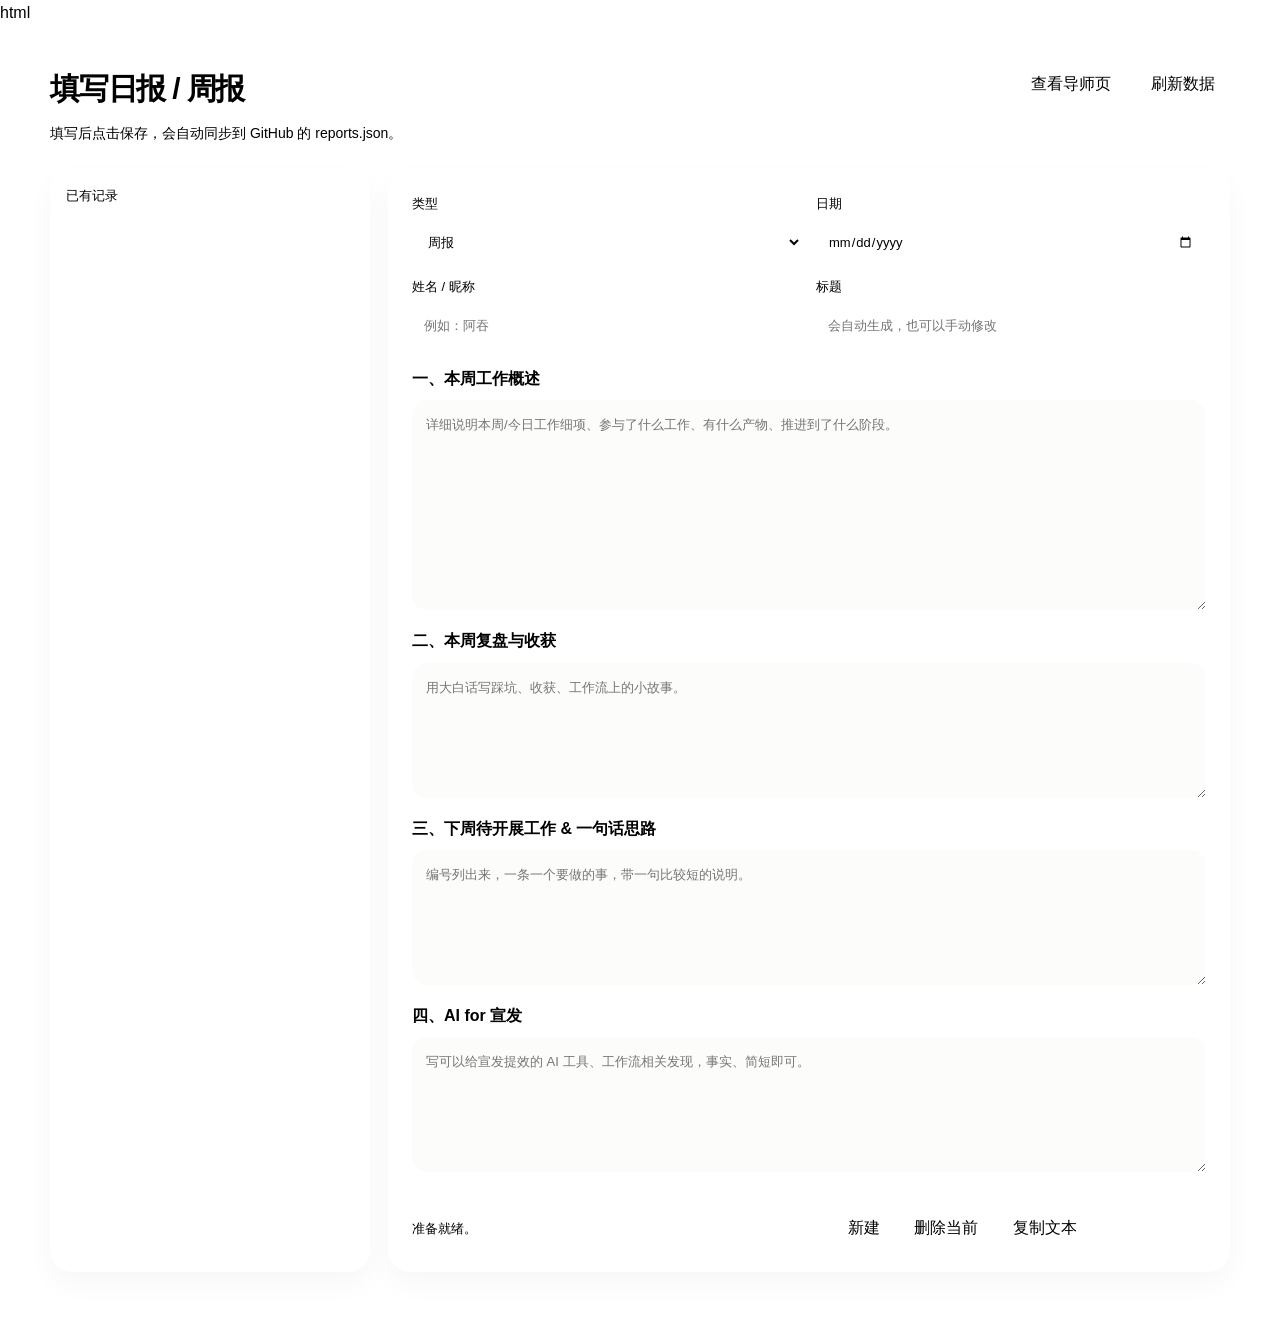
==== admin.html @ 2a80a2d0 "Add files via upload upload report website files" ====
html
<!DOCTYPE html>
<html lang="zh-CN">
<head>
  <meta charset="UTF-8" />
  <meta name="viewport" content="width=device-width, initial-scale=1.0" />
  <title>填写日报 / 周报</title>
  <link rel="stylesheet" href="./style.css" />
</head>
<body>
  <main class="page">
    <header class="topbar">
      <div>
        <h1>填写日报 / 周报</h1>
        <p>填写后点击保存，会自动同步到 GitHub 的 reports.json。</p>
      </div>

      <div class="actions">
        <a class="link-button" href="./index.html" target="_blank">查看导师页</a>
        <button id="reloadBtn">刷新数据</button>
      </div>
    </header>

    <section class="admin-layout">
      <aside class="list-panel">
        <div class="panel-title">已有记录</div>
        <div id="adminRecordList" class="record-list"></div>
      </aside>

      <section class="form-panel">
        <div class="form-grid">
          <label>
            类型
            <select id="type">
              <option value="weekly">周报</option>
              <option value="daily">日报</option>
            </select>
          </label>

          <label>
            日期
            <input id="date" type="date" />
          </label>

          <label>
            姓名 / 昵称
            <input id="author" type="text" placeholder="例如：阿吞" />
          </label>

          <label>
            标题
            <input id="title" type="text" placeholder="会自动生成，也可以手动修改" />
          </label>
        </div>

        <label class="textarea-label">
          <span id="overviewLabel">一、本周工作概述</span>
          <textarea id="overviewInput" placeholder="详细说明本周/今日工作细项、参与了什么工作、有什么产物、推进到了什么阶段。"></textarea>
        </label>

        <label class="textarea-label">
          <span id="reviewLabel">二、本周复盘与收获</span>
          <textarea id="reviewInput" placeholder="用大白话写踩坑、收获、工作流上的小故事。"></textarea>
        </label>

        <label class="textarea-label">
          <span id="nextWorkLabel">三、下周待开展工作 & 一句话思路</span>
          <textarea id="nextWorkInput" placeholder="编号列出来，一条一个要做的事，带一句比较短的说明。"></textarea>
        </label>

        <label class="textarea-label">
          <span>四、AI for 宣发</span>
          <textarea id="aiPromotionInput" placeholder="写可以给宣发提效的 AI 工具、工作流相关发现，事实、简短即可。"></textarea>
        </label>

        <div class="admin-actions">
          <div id="status" class="status">准备就绪。</div>
          <div>
            <button id="newBtn">新建</button>
            <button id="deleteBtn" class="danger">删除当前</button>
            <button id="copyTextBtn">复制文本</button>
            <button id="saveBtn" class="primary">保存并同步</button>
          </div>
        </div>
      </section>
    </section>
  </main>

  <script src="./admin.js"></script>
</body>
</html>
---- style.css ----
css
:root {
  --bg: #f7f7f4;
  --card: #ffffff;
  --text: #1e1e1e;
  --muted: #777;
  --line: #e7e7e1;
  --soft: #f1f1ed;
  --accent: #111111;
  --danger: #b42318;
}

* {
  box-sizing: border-box;
}

body {
  margin: 0;
  background: var(--bg);
  color: var(--text);
  font-family: -apple-system, BlinkMacSystemFont, "Segoe UI", "PingFang SC",
    "Hiragino Sans GB", "Microsoft YaHei", sans-serif;
  line-height: 1.65;
}

.page {
  width: min(1180px, calc(100% - 40px));
  margin: 0 auto;
  padding: 38px 0 64px;
}

.topbar {
  display: flex;
  justify-content: space-between;
  align-items: flex-start;
  gap: 24px;
  margin-bottom: 24px;
}

.topbar h1 {
  margin: 0;
  font-size: 30px;
  letter-spacing: -0.04em;
}

.topbar p {
  margin: 8px 0 0;
  color: var(--muted);
  font-size: 14px;
}

.actions {
  display: flex;
  gap: 10px;
  flex-wrap: wrap;
  justify-content: flex-end;
}

select,
input,
textarea,
button,
.link-button {
  font: inherit;
}

select,
input {
  height: 40px;
  border: 1px solid var(--line);
  border-radius: 12px;
  background: var(--card);
  color: var(--text);
  padding: 0 12px;
  outline: none;
}

button,
.link-button {
  height: 40px;
  border: 1px solid var(--line);
  border-radius: 12px;
  background: var(--card);
  color: var(--text);
  padding: 0 15px;
  cursor: pointer;
  text-decoration: none;
  display: inline-flex;
  align-items: center;
  justify-content: center;
  transition: 0.18s ease;
}

button:hover,
.link-button:hover {
  background: var(--accent);
  color: #fff;
  border-color: var(--accent);
}

.primary {
  background: var(--accent);
  color: #fff;
  border-color: var(--accent);
}

.danger {
  color: var(--danger);
}

.danger:hover {
  background: var(--danger);
  border-color: var(--danger);
  color: #fff;
}

.layout,
.admin-layout {
  display: grid;
  grid-template-columns: 320px minmax(0, 1fr);
  gap: 18px;
}

.list-panel,
.detail-panel,
.form-panel {
  background: var(--card);
  border: 1px solid var(--line);
  border-radius: 22px;
  box-shadow: 0 12px 28px rgba(0, 0, 0, 0.035);
}

.list-panel {
  padding: 16px;
  min-height: 600px;
}

.detail-panel,
.form-panel {
  padding: 24px;
  min-height: 600px;
}

.panel-title {
  font-size: 13px;
  color: var(--muted);
  margin-bottom: 12px;
}

.record-list {
  display: flex;
  flex-direction: column;
  gap: 8px;
}

.record-item {
  border: 1px solid var(--line);
  border-radius: 14px;
  padding: 12px;
  cursor: pointer;
  background: #fcfcfb;
  transition: 0.16s ease;
}

.record-item:hover,
.record-item.active {
  background: var(--accent);
  color: #fff;
  border-color: var(--accent);
}

.record-item-title {
  font-size: 14px;
  font-weight: 650;
  margin-bottom: 4px;
}

.record-item-meta {
  font-size: 12px;
  color: var(--muted);
}

.record-item:hover .record-item-meta,
.record-item.active .record-item-meta {
  color: rgba(255, 255, 255, 0.72);
}

.empty-state {
  height: 100%;
  min-height: 420px;
  display: flex;
  align-items: center;
  justify-content: center;
  color: var(--muted);
}

.hidden {
  display: none;
}

.detail-header {
  display: flex;
  justify-content: space-between;
  gap: 18px;
  align-items: flex-start;
  border-bottom: 1px solid var(--line);
  padding-bottom: 20px;
  margin-bottom: 24px;
}

.detail-header h2 {
  margin: 8px 0 4px;
  font-size: 25px;
  letter-spacing: -0.03em;
}

.detail-header p {
  margin: 0;
  color: var(--muted);
  font-size: 14px;
}

.badge {
  display: inline-flex;
  align-items: center;
  height: 26px;
  padding: 0 10px;
  border-radius: 999px;
  background: var(--soft);
  color: var(--text);
  font-size: 12px;
}

.detail-content section {
  border-bottom: 1px solid var(--line);
  padding-bottom: 20px;
  margin-bottom: 20px;
}

.detail-content section:last-child {
  border-bottom: none;
  margin-bottom: 0;
}

.detail-content h3 {
  margin: 0 0 10px;
  font-size: 17px;
}

.content-block {
  white-space: pre-wrap;
  color: #333;
}

.form-grid {
  display: grid;
  grid-template-columns: 1fr 1fr;
  gap: 14px;
  margin-bottom: 20px;
}

.form-grid label,
.textarea-label {
  display: flex;
  flex-direction: column;
  gap: 8px;
  color: var(--muted);
  font-size: 13px;
}

.form-grid input,
.form-grid select {
  width: 100%;
  background: var(--soft);
}

.textarea-label {
  margin-bottom: 18px;
}

.textarea-label span {
  color: var(--text);
  font-size: 16px;
  font-weight: 650;
}

textarea {
  width: 100%;
  min-height: 135px;
  border: 1px solid var(--line);
  border-radius: 15px;
  padding: 14px;
  background: #fcfcfb;
  color: var(--text);
  outline: none;
  resize: vertical;
}

#overviewInput {
  min-height: 210px;
}

textarea:focus,
input:focus,
select:focus {
  border-color: #aaa;
  background: #fff;
}

.admin-actions {
  display: flex;
  justify-content: space-between;
  align-items: center;
  gap: 12px;
  flex-wrap: wrap;
  border-top: 1px solid var(--line);
  padding-top: 18px;
}

.status {
  color: var(--muted);
  font-size: 13px;
}

@media (max-width: 860px) {
  .topbar {
    flex-direction: column;
  }

  .actions {
    justify-content: flex-start;
  }

  .layout,
  .admin-layout {
    grid-template-columns: 1fr;
  }

  .list-panel {
    min-height: auto;
  }

  .form-grid {
    grid-template-columns: 1fr;
  }
}
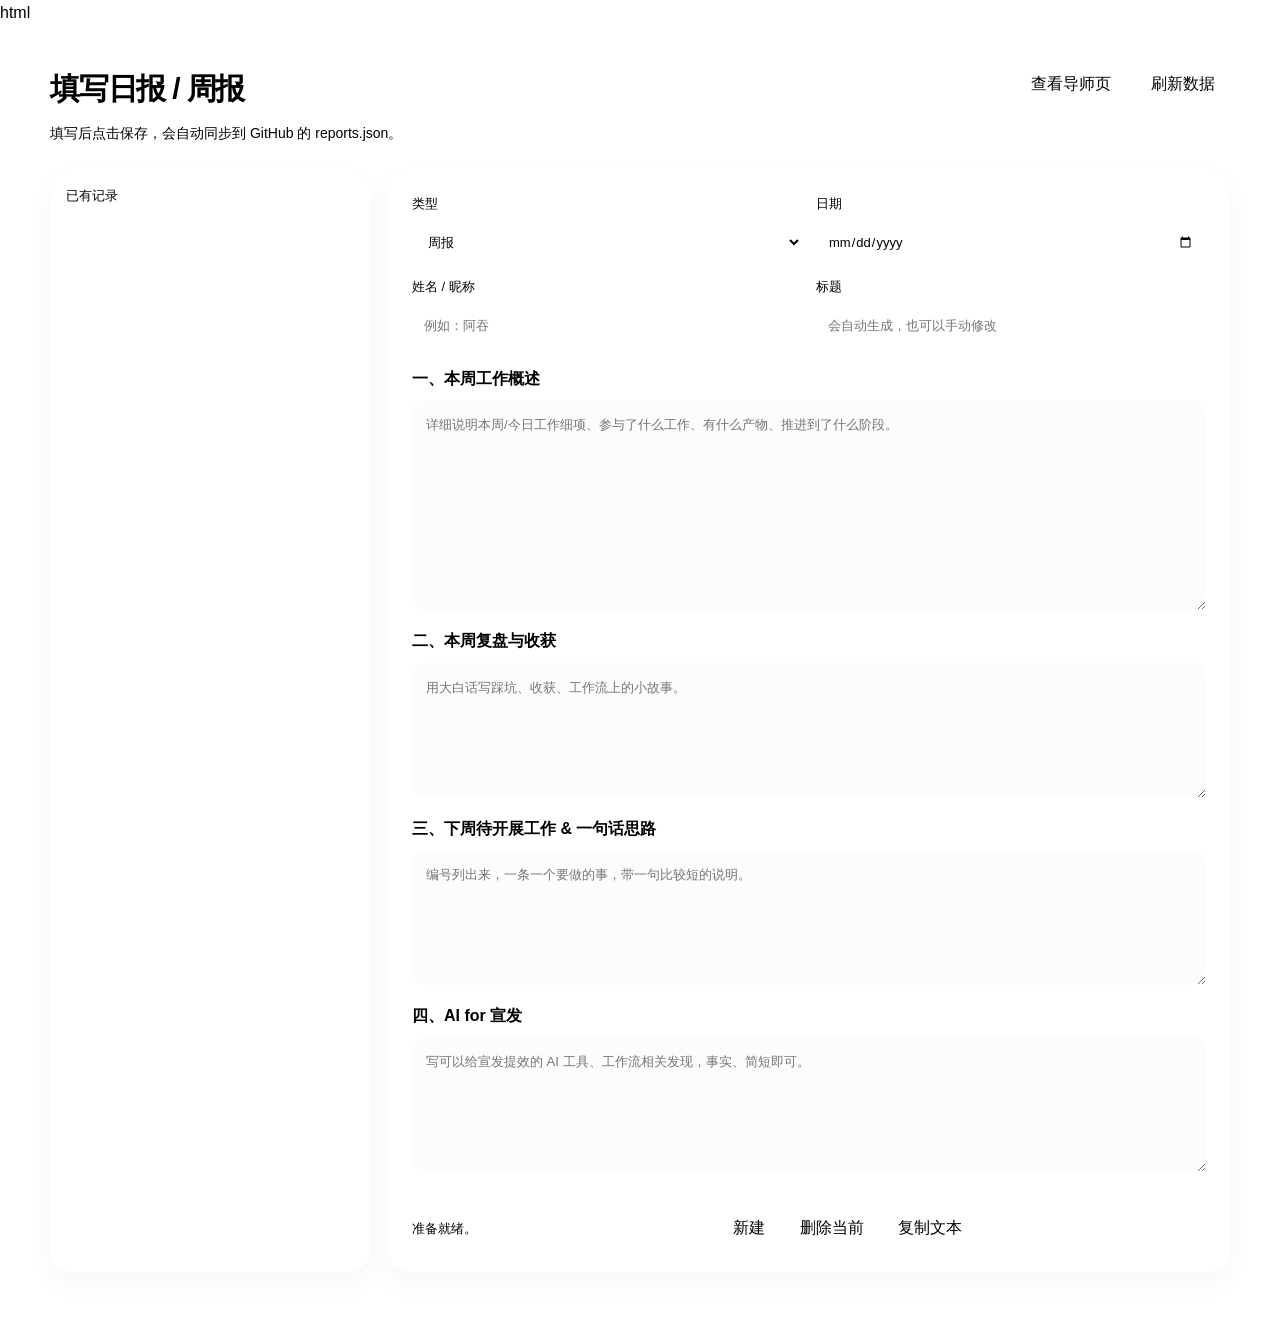
==== commit 2f6f5317: "fix save button" ====
--- a/admin.html
+++ b/admin.html
@@ -80,6 +80,7 @@
             <button id="deleteBtn" class="danger">删除当前</button>
             <button id="copyTextBtn">复制文本</button>
             <button id="saveBtn" class="primary">保存并同步</button>
+            <button id="saveBtn" class="primary">保存并同步</button>
           </div>
         </div>
       </section>
@@ -88,4 +89,4 @@
 
   <script src="./admin.js"></script>
 </body>
-</html>+</html>
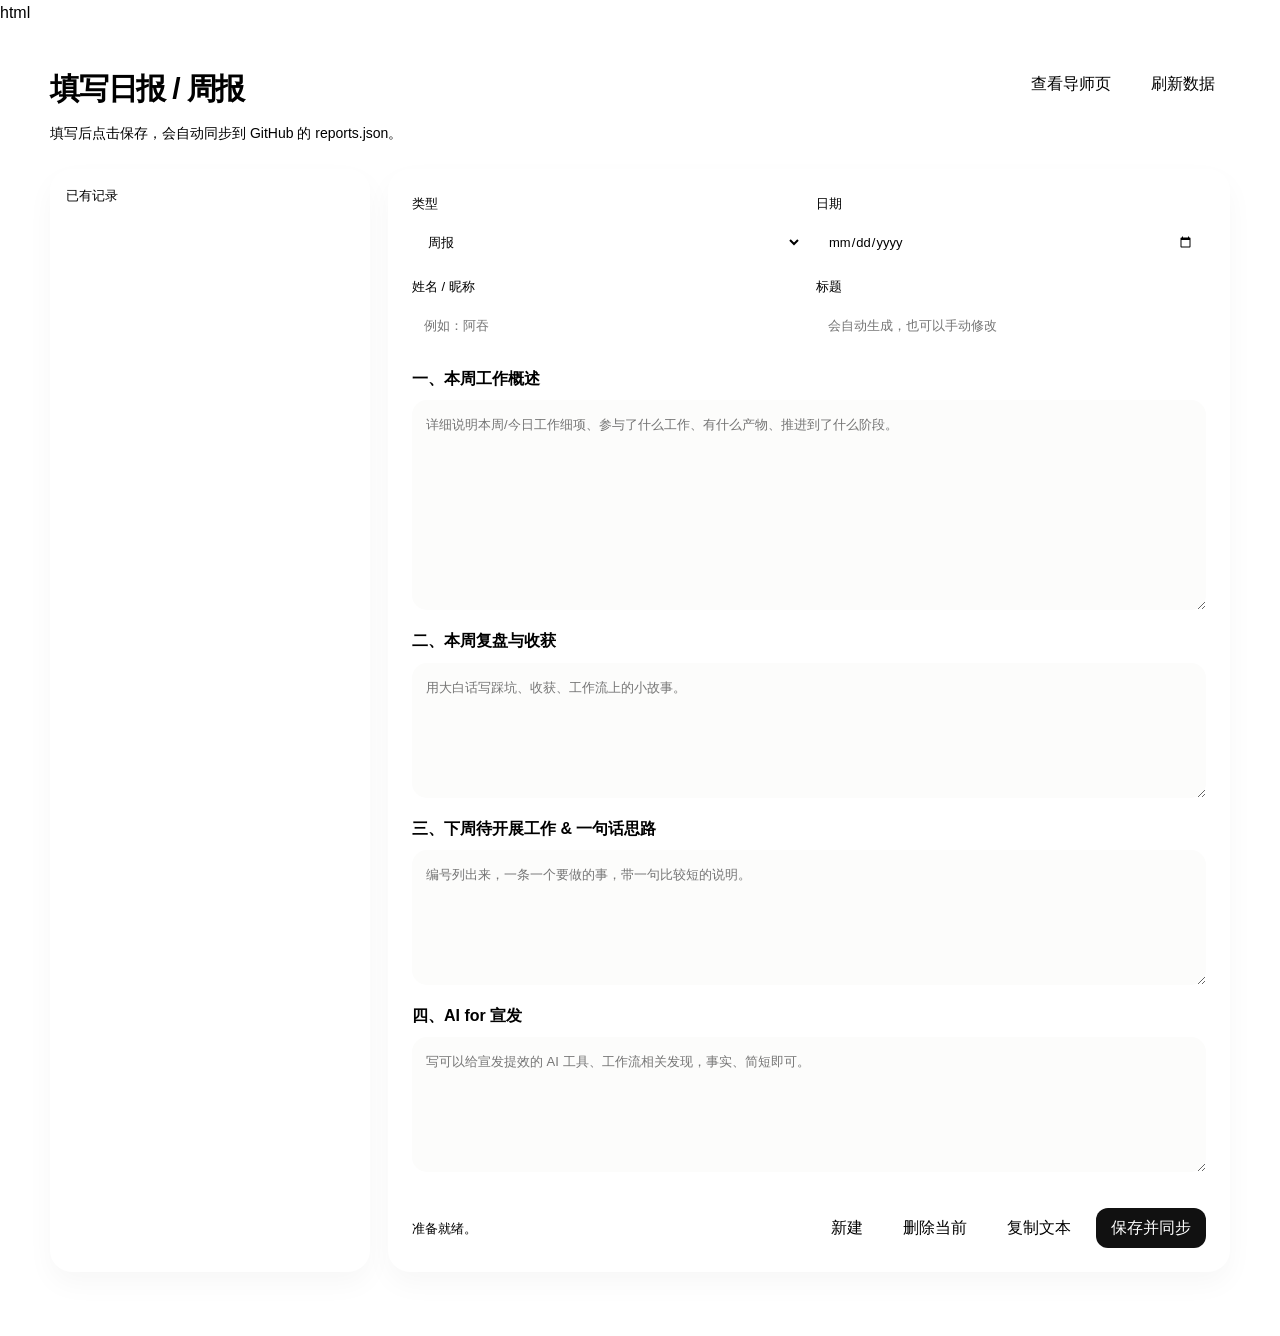
==== commit 765a7ba6: "Update admin.html" ====
--- a/admin.html
+++ b/admin.html
@@ -80,7 +80,6 @@
             <button id="deleteBtn" class="danger">删除当前</button>
             <button id="copyTextBtn">复制文本</button>
             <button id="saveBtn" class="primary">保存并同步</button>
-            <button id="saveBtn" class="primary">保存并同步</button>
           </div>
         </div>
       </section>
--- a/style.css
+++ b/style.css
@@ -343,4 +343,19 @@
   .form-grid {
     grid-template-columns: 1fr;
   }
-}+}
+.admin-actions > div {
+  display: flex;
+  flex-wrap: wrap;
+  gap: 10px;
+  justify-content: flex-end;
+}
+
+#saveBtn {
+  display: inline-flex !important;
+  visibility: visible !important;
+  opacity: 1 !important;
+  background: #111111 !important;
+  color: #ffffff !important;
+  border-color: #111111 !important;
+}
